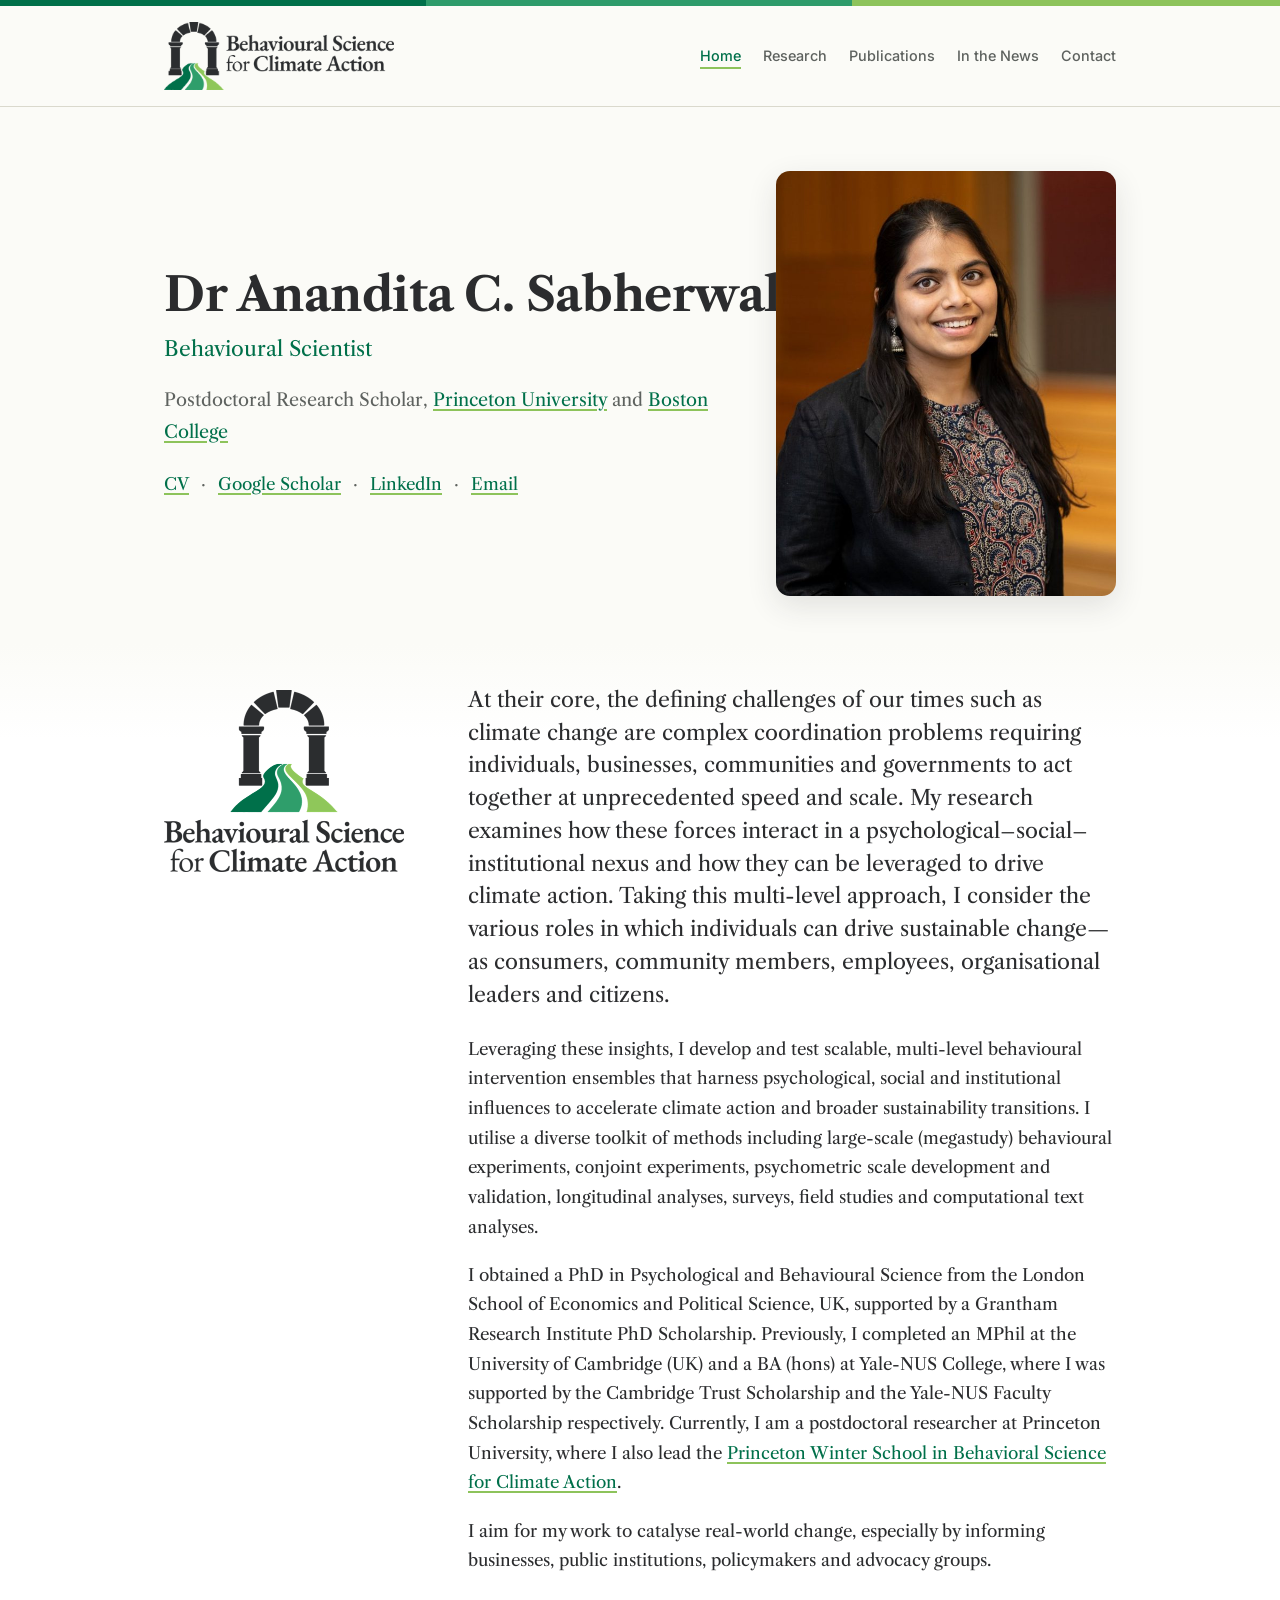
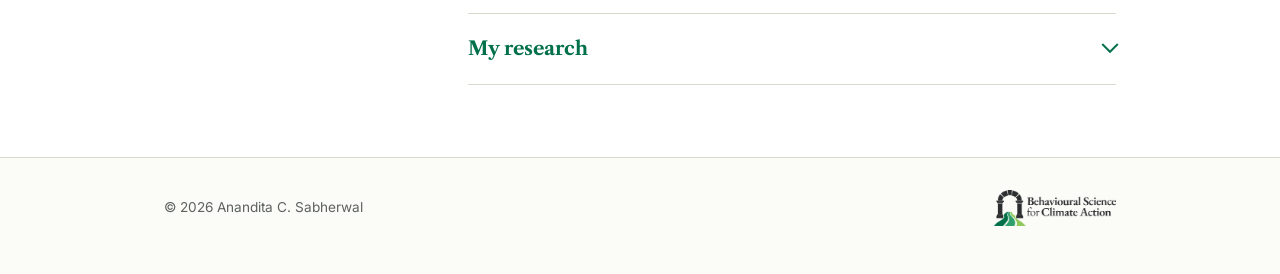
==== index.html @ f9ff33ea "Add files via upload" ====
<!doctype html>
<html lang="en-GB">
<head>
<meta charset="utf-8">
<meta name="viewport" content="width=device-width, initial-scale=1">
<title>Dr Anandita C. Sabherwal | Behavioural Science for Climate Action</title>
<meta name="description" content="Dr Anandita C. Sabherwal is a behavioural scientist at Princeton University and Boston College. Her research in behavioural science and social psychology examines how to drive action on climate change.">
<meta name="keywords" content="Anandita Sabherwal, behavioural science, behavioral science, social psychology, climate change, climate action, environmental psychology, sustainability, collective action, climate policy, megastudies, Princeton University, Boston College">
<link rel="canonical" href="https://anandita-sabherwal.com/">
<link rel="icon" type="image/png" href="favicon.png">
<link rel="apple-touch-icon" href="apple-touch-icon.png">
<meta name="theme-color" content="#FBFBF7">
<meta property="og:type" content="profile">
<meta property="og:title" content="Dr Anandita C. Sabherwal | Behavioural Science for Climate Action">
<meta property="og:description" content="Dr Anandita C. Sabherwal is a behavioural scientist at Princeton University and Boston College. Her research in behavioural science and social psychology examines how to drive action on climate change.">
<meta property="og:url" content="https://anandita-sabherwal.com/">
<meta property="og:image" content="https://anandita-sabherwal.com/photo.jpg">
<meta property="og:locale" content="en_GB">
<link rel="preconnect" href="https://fonts.googleapis.com">
<link rel="preconnect" href="https://fonts.gstatic.com" crossorigin>
<link href="https://fonts.googleapis.com/css2?family=Libre+Caslon+Text:ital,wght@0,400;0,700;1,400&family=Inter:wght@400;500;600&display=swap" rel="stylesheet">
<link rel="stylesheet" href="style.css">
<script type="application/ld+json">
{
  "@context": "https://schema.org",
  "@type": "Person",
  "name": "Anandita C. Sabherwal",
  "alternateName": [
    "Anandita Sabherwal",
    "Ana Sabherwal"
  ],
  "honorificPrefix": "Dr",
  "url": "https://anandita-sabherwal.com/",
  "image": "https://anandita-sabherwal.com/photo.jpg",
  "jobTitle": "Postdoctoral Research Scholar",
  "affiliation": [
    {
      "@type": "CollegeOrUniversity",
      "name": "Princeton University"
    },
    {
      "@type": "CollegeOrUniversity",
      "name": "Boston College"
    }
  ],
  "alumniOf": [
    {
      "@type": "CollegeOrUniversity",
      "name": "London School of Economics and Political Science"
    },
    {
      "@type": "CollegeOrUniversity",
      "name": "University of Cambridge"
    }
  ],
  "knowsAbout": [
    "Behavioural science",
    "Social psychology",
    "Climate change",
    "Climate action",
    "Environmental psychology",
    "Sustainability",
    "Collective action",
    "Climate policy",
    "Behavioural interventions",
    "Megastudies"
  ],
  "sameAs": [
    "https://scholar.google.com/citations?user=oSfUmEAAAAAJ",
    "https://www.linkedin.com/in/anandita-sabherwal",
    "https://cpree.princeton.edu/people/anandita-sabherwal",
    "https://anandita-sabherwal.weebly.com/"
  ]
}
</script>
</head>
<body>

<div class="stripe" aria-hidden="true"></div>
<header class="site">
  <div class="bar">
    <a class="brand" href="index.html"><img src="logo.png" alt="Behavioural Science for Climate Action" width="1000" height="296"></a>
    <nav aria-label="Main">
      <a href="index.html" aria-current="page">Home</a>
      <a href="index.html#research">Research</a>
      <a href="publications.html">Publications</a>
      <a href="in-the-news.html">In the News</a>
      <a href="contact.html">Contact</a>
    </nav>
  </div>
</header>

<main>

  <div class="hero">
    <div>
      <h1>Dr Anandita C. Sabherwal</h1>
      <p class="title-line">Behavioural Scientist</p>
      <p class="role">Postdoctoral Research Scholar, <a href="https://cpree.princeton.edu/people/anandita-sabherwal">Princeton University</a> and <a href="https://www.bc.edu/content/bc-web/schools/morrissey/departments/psychology-neuroscience/labs/sparkman-lab/people.html">Boston College</a></p>
      <p class="quicklinks"><a href="https://drive.google.com/file/d/1-MQa-zO1Q47tE6_Z-SxhCzcOcGEx7T5-/view?usp=sharing">CV</a><a href="https://scholar.google.com/citations?user=oSfUmEAAAAAJ&amp;hl=en">Google Scholar</a><a href="https://www.linkedin.com/in/anandita-sabherwal">LinkedIn</a><a href="mailto:asabherwal@princeton.edu">Email</a></p>
    </div>
    <div class="headshot">
      <img src="photo.jpg" alt="Dr Anandita C. Sabherwal" width="800" height="994">
    </div>
  </div>

</main>

<div class="intro">
  <div class="intro-inner">
    <div class="side-logo"><img src="logo-stacked.png" alt="Behavioural Science for Climate Action" width="700" height="530"></div>
    <div class="prose">
      <p class="lede">At their core, the defining challenges of our times such as climate change are complex coordination problems requiring individuals, businesses, communities and governments to act together at unprecedented speed and scale. My research examines how these forces interact in a psychological–social–institutional nexus and how they can be leveraged to drive climate action. Taking this multi-level approach, I consider the various roles in which individuals can drive sustainable change—as consumers, community members, employees, organisational leaders and citizens.</p>
      <p>Leveraging these insights, I develop and test scalable, multi-level behavioural intervention ensembles that harness psychological, social and institutional influences to accelerate climate action and broader sustainability transitions. I utilise a diverse toolkit of methods including large-scale (megastudy) behavioural experiments, conjoint experiments, psychometric scale development and validation, longitudinal analyses, surveys, field studies and computational text analyses.</p>
      <p>I obtained a PhD in Psychological and Behavioural Science from the London School of Economics and Political Science, UK, supported by a Grantham Research Institute PhD Scholarship. Previously, I completed an MPhil at the University of Cambridge (UK) and a BA (hons) at Yale-NUS College, where I was supported by the Cambridge Trust Scholarship and the Yale-NUS Faculty Scholarship respectively. Currently, I am a postdoctoral researcher at Princeton University, where I also lead the <a href="https://www.princetonclimateschool.com/">Princeton Winter School in Behavioral Science for Climate Action</a>.</p>
      <p>I aim for my work to catalyse real-world change, especially by informing businesses, public institutions, policymakers and advocacy groups.</p>
    <details class="readmore" id="research">
      <summary><span>My research</span></summary>
      <div class="readmore-body">
      <p class="lede">My research asks: How do psychological, social and institutional processes co-influence one another? How can synergies be created between these processes to drive transformative change? And, equally importantly, what happens when these forces are misaligned on an issue? I translate these insights into interventions to drive key behaviours, including sustainable consumption, workplace sustainability, climate advocacy and policy support. I then stress-test these interventions in multi-intervention megastudies.</p>
      <p>I have published this work in leading academic journals including <a href="https://www.pnas.org/doi/10.1073/pnas.2533408123"><i>Proceedings of the National Academy of Sciences</i></a>, Nature's <a href="https://www.nature.com/articles/s43247-026-03743-1"><i>Communications Earth &amp; Environment</i></a>, <a href="https://www.sciencedirect.com/science/article/pii/S2352154624001268"><i>Current Opinion in Behavioral Sciences</i></a> and the <a href="https://www.sciencedirect.com/science/article/pii/S0272494421000931"><i>Journal of Environmental Psychology</i></a>, among others.</p>
      <p>I have also communicated these findings to broader audiences through public-facing writing for outlets such as <a href="https://time.com/article/2026/08/03/how-to-address-america-crisis-of-confidence/">TIME</a>, <a href="https://www.nature.com/articles/d41586-026-02424-5">Nature</a>, SPSP's <a href="https://spsp.org/news/character-and-context-blog/sabherwal-sparkman-when-societys-loudest-voices-disagree-whom-do-people-follow">Character and Context</a> blog, <a href="https://theconversation.com/greta-thunberg-effect-people-familiar-with-young-climate-activist-may-be-more-likely-to-act-154146">The Conversation</a>, <a href="https://grist.org/fix/opinion/angry-about-the-climate-crisis-research-shows-that-could-be-a-good-thing/">Grist</a> and <a href="https://www.downtoearth.org.in/climate-change/climate-proxies-can-effectively-mobilise-public-action-and-tackle-climate-change-65745">Down to Earth</a>. </p>
      <p>My research spans diverse settings, including India, Singapore, the United States, the United Kingdom and the European Union.</p>
      </div>
    </details>
    </div>
  </div>
</div>
<script>
  (function () {
    function openIfHash() {
      if (location.hash === '#research') {
        var d = document.getElementById('research');
        if (d) { d.open = true; d.scrollIntoView({ block: 'start' }); }
      }
    }
    openIfHash(); window.addEventListener('hashchange', openIfHash);
  })();
</script>

<footer>
  <div class="foot">
    <span>© <span id="y">2026</span> Anandita C. Sabherwal</span>
    <img src="logo.png" alt="Behavioural Science for Climate Action" width="1000" height="296">
  </div>
  <script>document.getElementById('y').textContent = new Date().getFullYear();</script>
</footer>

</body>
</html>
---- style.css ----
:root {
  --bg: #FBFBF7;
  --surface: #FFFFFF;
  --tint: #EEF5E8;
  --ink: #2B2C2E;
  --muted: #5E625F;
  --rule: #DAD9CD;
  --forest: #00704A;
  --meadow: #2E9B6B;
  --leaf: #8DC35B;
  --serif: "Libre Caslon Text", Georgia, "Times New Roman", serif;
  --sans: "Inter", system-ui, -apple-system, "Segoe UI", sans-serif;
}
* { box-sizing: border-box; }
html { scroll-behavior: smooth; }
body {
  margin: 0;
  min-height: 100vh;
  display: flex;
  flex-direction: column;
  background: var(--bg);
  color: var(--ink);
  font-family: var(--serif);
  font-size: 1.06rem;
  line-height: 1.75;
  -webkit-font-smoothing: antialiased;
}
a { color: var(--forest); text-decoration-color: var(--leaf); text-decoration-thickness: 2px; text-underline-offset: 3px; }
a:hover { color: var(--meadow); }
a:focus-visible, summary:focus-visible { outline: 2px solid var(--leaf); outline-offset: 3px; }
h1, h2 { text-wrap: balance; }

.stripe { height: 6px; background: linear-gradient(90deg, var(--forest) 0 33.3%, var(--meadow) 33.3% 66.6%, var(--leaf) 66.6% 100%); }

header.site {
  position: sticky; top: 0; z-index: 10;
  background: color-mix(in srgb, var(--bg) 92%, transparent);
  backdrop-filter: saturate(140%) blur(8px);
  border-bottom: 1px solid var(--rule);
}
.bar {
  max-width: 1000px; margin: 0 auto; padding: 16px 24px;
  display: flex; align-items: center; justify-content: space-between; gap: 16px;
  font-family: var(--sans); font-size: 0.9rem;
}
.bar .brand { display: flex; align-items: center; gap: 10px; color: var(--ink); text-decoration: none; font-family: var(--serif); font-weight: 700; font-size: 1.05rem; }
.bar .brand img { height: 68px; width: auto; display: block; }
.bar nav { display: flex; gap: 22px; flex-wrap: wrap; }
.bar nav a { color: var(--muted); text-decoration: none; font-weight: 500; }
.bar nav a:hover { color: var(--forest); }
.bar nav a[aria-current="page"] { color: var(--forest); box-shadow: inset 0 -2px 0 var(--leaf); }

main { max-width: 1000px; margin: 0 auto; padding: 0 24px; width: 100%; }

/* Home: name and photo */
.hero {
  display: grid; grid-template-columns: 1fr 340px; gap: 64px; align-items: center;
  padding: 64px 0 48px;
}
.hero h1 { font-size: clamp(2.1rem, 5vw, 3rem); line-height: 1.12; margin: 0 0 10px; font-weight: 700; letter-spacing: -.01em; }
.title-line { font-size: 1.3rem; color: var(--forest); margin: 0 0 18px; }
.role { font-size: 1.12rem; color: var(--muted); margin: 0 0 22px; }
.quicklinks { margin: 0; font-size: 1.06rem; }
.quicklinks a + a::before {
  content: "·"; display: inline-block; color: var(--muted); margin: 0 12px; text-decoration: none;
}
.headshot { position: relative; }
.headshot img {
  position: relative; display: block; width: 100%; max-width: 100%; height: auto; aspect-ratio: 4 / 5; object-fit: cover;
  border-radius: 14px; box-shadow: 0 10px 30px rgba(43,44,46,.12);
}

/* Home: introduction with logo column */
.intro {
  background: linear-gradient(180deg, var(--bg) 0, var(--surface) 96px);
  padding-block: 40px 72px; width: 100%;
}
.intro-inner {
  max-width: 1000px; margin: 0 auto;
  padding-left: max(24px, env(safe-area-inset-left, 0px)); padding-right: max(24px, env(safe-area-inset-right, 0px));
  display: grid; grid-template-columns: 240px 1fr; gap: 64px; align-items: start;
}
.side-logo { position: sticky; top: 130px; padding-top: 6px; }
.side-logo img { width: 100%; height: auto; display: block; }
.intro .prose { min-width: 0; max-width: 720px; }

.prose { max-width: 690px; }
.prose p { margin: 0 0 1.1em; }
.lede { font-size: 1.32rem; line-height: 1.55; }

.readmore { margin-top: 2.2em; border-top: 1px solid var(--rule); border-bottom: 1px solid var(--rule); scroll-margin-top: 120px; }
.readmore summary {
  list-style: none; cursor: pointer; padding: 18px 0; display: flex; align-items: center; justify-content: space-between;
  font-size: 1.2rem; font-weight: 700; color: var(--forest);
}
.readmore summary::-webkit-details-marker { display: none; }
.readmore summary::after {
  content: ""; width: 10px; height: 10px; border-right: 2px solid var(--forest); border-bottom: 2px solid var(--forest);
  transform: rotate(45deg) translate(-3px, -3px); transition: transform .2s;
}
.readmore[open] summary::after { transform: rotate(-135deg) translate(-2px, -2px); }
.readmore summary:hover span { color: var(--meadow); }
.readmore-body { padding: 4px 0 24px; }
.readmore-body .lede { font-size: 1.12rem; line-height: 1.7; }

/* Inner pages */
.pagehead { padding: 56px 0 8px; }
.pagehead h1 { font-size: clamp(2.1rem, 5vw, 3rem); line-height: 1.12; margin: 0 0 10px; font-weight: 700; letter-spacing: -.01em; }
.pagehead .sub { color: var(--muted); margin: 0; max-width: 690px; }
.pagehead + section { padding-top: 36px; }

section { padding: 60px 0; border-bottom: 1px solid var(--rule); }
section:last-of-type { border-bottom: 0; }
h2 { font-size: 1.45rem; font-weight: 700; margin: 0 0 22px; color: var(--ink); }

/* Publications */
.pubs { list-style: none; margin: 0; padding: 0; }
.pubs li { padding: 18px 0; border-top: 1px solid var(--rule); font-size: 1rem; line-height: 1.65; }
.pubs li:first-child { border-top: 0; padding-top: 0; }
.pubs .me { font-weight: 700; }
.pubs .venue { font-style: italic; }
.pnote { font-family: var(--sans); font-size: .82rem; color: var(--meadow); }
.pubs .actions { margin-top: 6px; font-size: .95rem; }
.pubs .actions a { margin-right: 16px; }
.note { font-family: var(--sans); font-size: .9rem; color: var(--muted); background: var(--tint); border-radius: 8px; padding: 14px 18px; }

/* Public writing */
.pwlist { list-style: none; margin: 0; padding: 0; }
.pwlist li { display: flex; gap: 18px; align-items: flex-start; padding: 16px 0; border-top: 1px solid var(--rule); }
.pwlist li:first-child { border-top: 0; padding-top: 0; }
.outlet {
  flex: 0 0 52px; width: 52px; height: 52px; border-radius: 10px; background: var(--surface);
  border: 1px solid var(--rule); display: grid; place-items: center; overflow: hidden;
}
.outlet img { width: 32px; height: 32px; object-fit: contain; display: block; }
.pw { min-width: 0; display: flex; flex-direction: column; gap: 2px; }
.oname { font-family: var(--sans); font-size: .85rem; font-weight: 600; color: var(--muted); }
.pw a { font-size: 1.05rem; }
.yr { font-family: var(--sans); font-size: .82rem; color: var(--muted); }

/* Contact */
.contactcards { display: grid; grid-template-columns: repeat(auto-fit, minmax(260px, 1fr)); gap: 16px; max-width: 720px; }
.ccard {
  display: block; background: var(--surface); border: 1px solid var(--rule); border-top: 3px solid var(--meadow);
  border-radius: 10px; padding: 26px; text-decoration: none; color: var(--ink);
}
.ccard:hover { border-color: var(--meadow); color: var(--ink); }
.ccard .k { font-family: var(--sans); font-size: .85rem; font-weight: 600; color: var(--muted); display: block; margin-bottom: 6px; }
.ccard .v { font-size: 1.1rem; color: var(--forest); word-break: break-word; }

/* Footer */
footer { margin-top: auto; border-top: 1px solid var(--rule); }
.foot {
  max-width: 1000px; margin: 0 auto; padding: 32px 24px 48px;
  display: flex; justify-content: space-between; align-items: center; gap: 20px; flex-wrap: wrap;
  font-family: var(--sans); font-size: .85rem; color: var(--muted);
}
.foot img { height: 36px; width: auto; display: block; }

@media (max-width: 860px) {
  .hero { grid-template-columns: 1fr 260px; gap: 40px; }
  .intro-inner { grid-template-columns: 1fr; gap: 28px; }
  .side-logo { position: static; max-width: 220px; }
}
@media (max-width: 680px) {
  .bar { flex-direction: column; align-items: flex-start; gap: 10px; padding-bottom: 8px; }
  .bar .brand img { height: 54px; }
  header.site { position: static; }
  .hero h1 { font-size: 2.1rem; }
  .title-line { font-size: 1.15rem; }
  .role { font-size: 1.02rem; }
  .quicklinks a + a::before { margin: 0 8px; }
  .lede { font-size: 1.18rem; }
  .side-logo { max-width: 180px; }
  .pwlist li { gap: 14px; }
  .outlet { flex-basis: 44px; width: 44px; height: 44px; }
  .outlet img { width: 28px; height: 28px; }
  .pubs li { font-size: .97rem; }
  .bar nav { gap: 6px 18px; font-size: .9rem; flex-wrap: wrap; width: 100%; padding-bottom: 4px; }
  .bar nav a { white-space: nowrap; }
  .hero { grid-template-columns: 1fr; gap: 36px; padding: 36px 0 44px; }
  .headshot { order: -1; max-width: 260px; }
  .pagehead { padding-top: 36px; }
  .intro { padding-block: 24px 48px; }
}
@media (prefers-reduced-motion: reduce) {
  html { scroll-behavior: auto; }
  .readmore summary::after { transition: none; }
}

/* Name always on one line: scales with the width of its column */
.hero > div:first-child { container-type: inline-size; min-width: 0; }
.hero h1 { white-space: nowrap; font-size: min(3rem, 8.6cqi); }
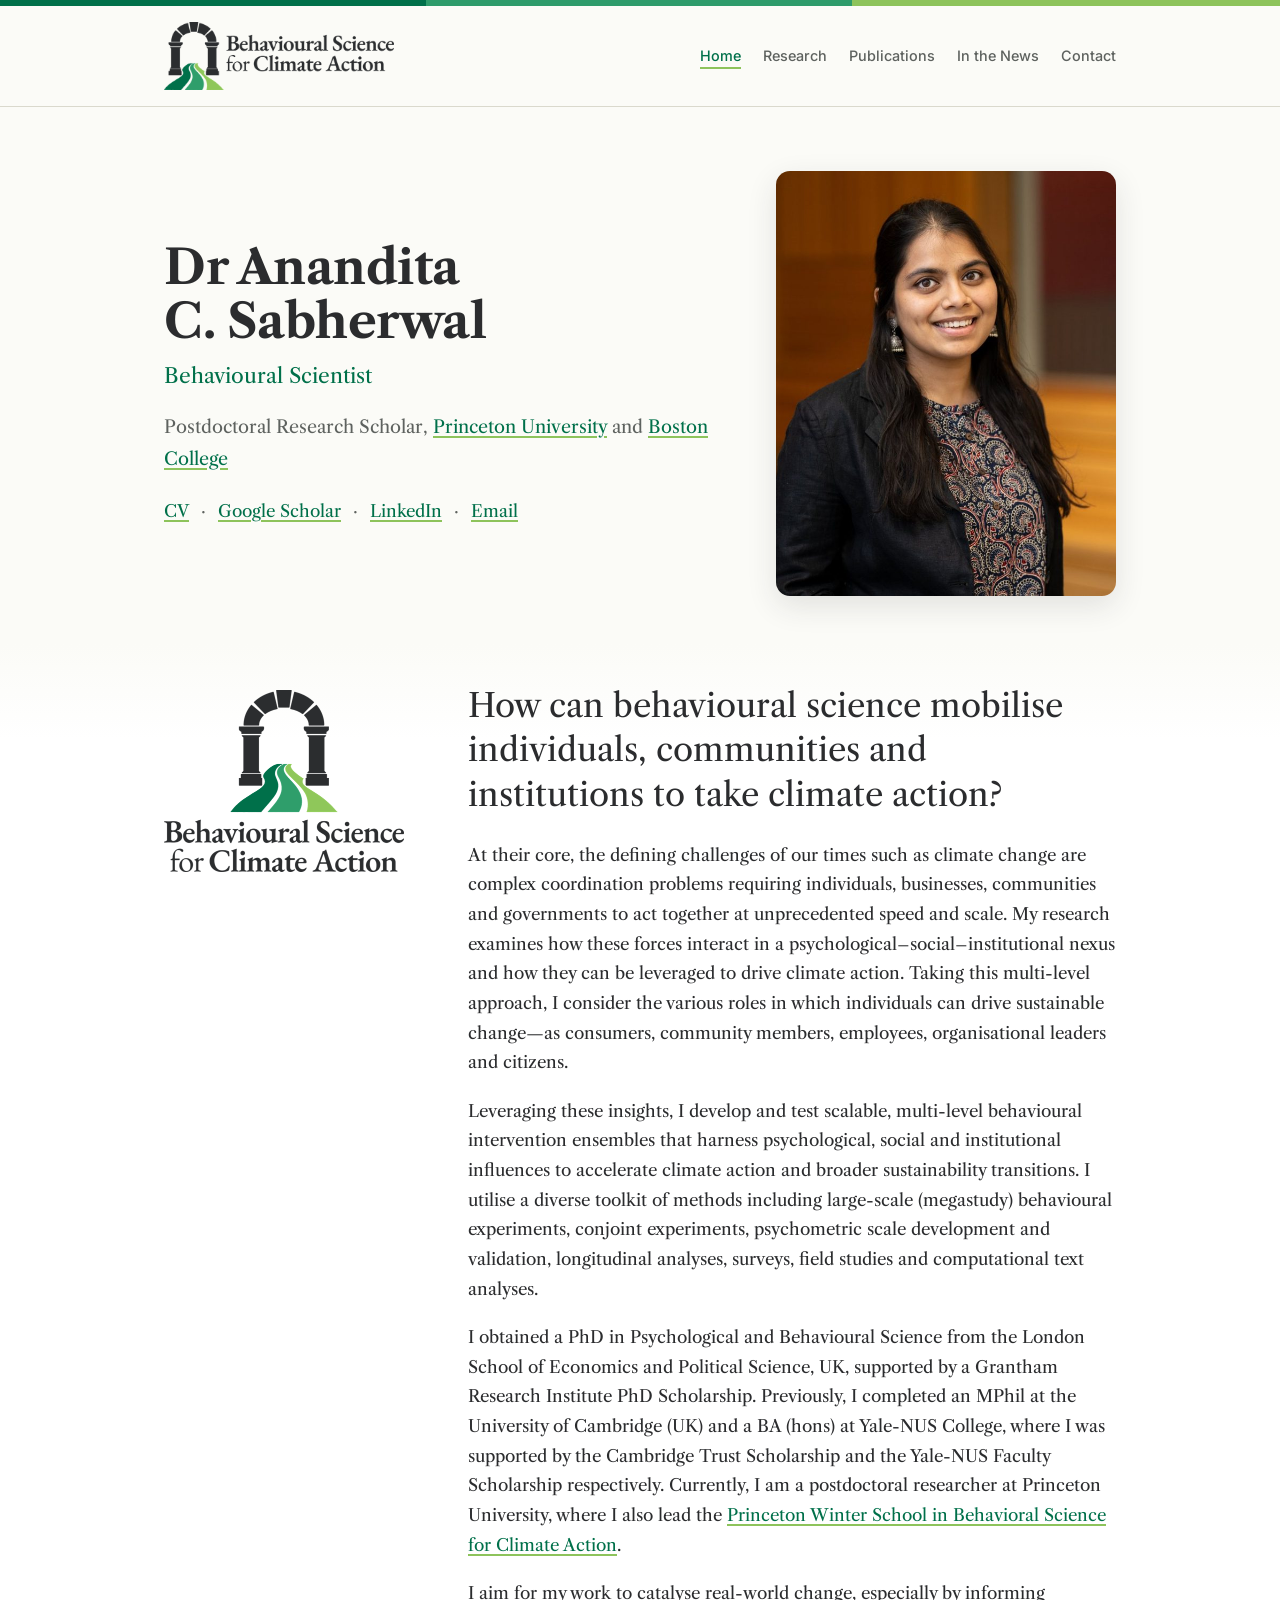
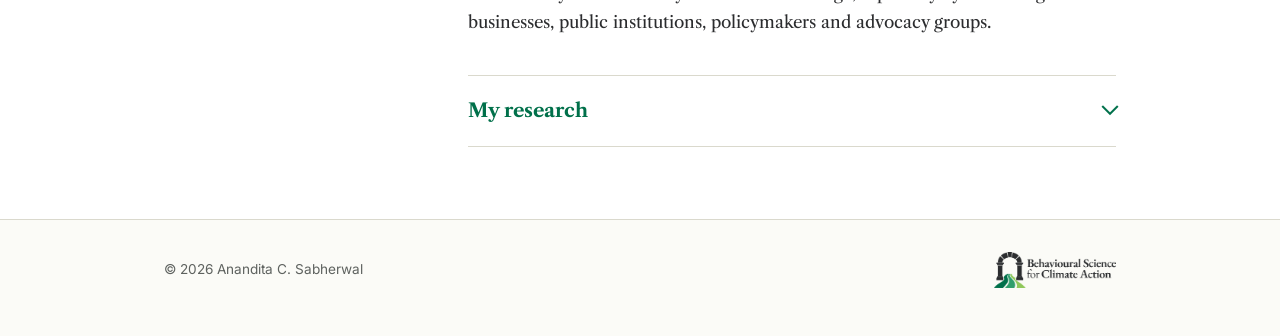
==== commit de5c0b3e: "Add files via upload" ====
--- a/index.html
+++ b/index.html
@@ -73,6 +73,9 @@
   ]
 }
 </script>
+<style>
+.intro-q { font-size: clamp(1.5rem, 3.2vw, 2.05rem); line-height: 1.35; font-weight: 400; color: var(--ink); margin: 0 0 24px; text-wrap: balance; }
+</style>
 </head>
 <body>
 
@@ -110,14 +113,15 @@
   <div class="intro-inner">
     <div class="side-logo"><img src="logo-stacked.png" alt="Behavioural Science for Climate Action" width="700" height="530"></div>
     <div class="prose">
-      <p class="lede">At their core, the defining challenges of our times such as climate change are complex coordination problems requiring individuals, businesses, communities and governments to act together at unprecedented speed and scale. My research examines how these forces interact in a psychological–social–institutional nexus and how they can be leveraged to drive climate action. Taking this multi-level approach, I consider the various roles in which individuals can drive sustainable change—as consumers, community members, employees, organisational leaders and citizens.</p>
+      <h2 class="intro-q">How can behavioural science mobilise individuals, communities and institutions to take climate action?</h2>
+      <p>At their core, the defining challenges of our times such as climate change are complex coordination problems requiring individuals, businesses, communities and governments to act together at unprecedented speed and scale. My research examines how these forces interact in a psychological–social–institutional nexus and how they can be leveraged to drive climate action. Taking this multi-level approach, I consider the various roles in which individuals can drive sustainable change—as consumers, community members, employees, organisational leaders and citizens.</p>
       <p>Leveraging these insights, I develop and test scalable, multi-level behavioural intervention ensembles that harness psychological, social and institutional influences to accelerate climate action and broader sustainability transitions. I utilise a diverse toolkit of methods including large-scale (megastudy) behavioural experiments, conjoint experiments, psychometric scale development and validation, longitudinal analyses, surveys, field studies and computational text analyses.</p>
       <p>I obtained a PhD in Psychological and Behavioural Science from the London School of Economics and Political Science, UK, supported by a Grantham Research Institute PhD Scholarship. Previously, I completed an MPhil at the University of Cambridge (UK) and a BA (hons) at Yale-NUS College, where I was supported by the Cambridge Trust Scholarship and the Yale-NUS Faculty Scholarship respectively. Currently, I am a postdoctoral researcher at Princeton University, where I also lead the <a href="https://www.princetonclimateschool.com/">Princeton Winter School in Behavioral Science for Climate Action</a>.</p>
       <p>I aim for my work to catalyse real-world change, especially by informing businesses, public institutions, policymakers and advocacy groups.</p>
     <details class="readmore" id="research">
       <summary><span>My research</span></summary>
       <div class="readmore-body">
-      <p class="lede">My research asks: How do psychological, social and institutional processes co-influence one another? How can synergies be created between these processes to drive transformative change? And, equally importantly, what happens when these forces are misaligned on an issue? I translate these insights into interventions to drive key behaviours, including sustainable consumption, workplace sustainability, climate advocacy and policy support. I then stress-test these interventions in multi-intervention megastudies.</p>
+      <p>My research asks: How do psychological, social and institutional processes co-influence one another? How can synergies be created between these processes to drive transformative change? And, equally importantly, what happens when these forces are misaligned on an issue? I translate these insights into interventions to drive key behaviours, including sustainable consumption, workplace sustainability, climate advocacy and policy support. I then stress-test these interventions in multi-intervention megastudies.</p>
       <p>I have published this work in leading academic journals including <a href="https://www.pnas.org/doi/10.1073/pnas.2533408123"><i>Proceedings of the National Academy of Sciences</i></a>, Nature's <a href="https://www.nature.com/articles/s43247-026-03743-1"><i>Communications Earth &amp; Environment</i></a>, <a href="https://www.sciencedirect.com/science/article/pii/S2352154624001268"><i>Current Opinion in Behavioral Sciences</i></a> and the <a href="https://www.sciencedirect.com/science/article/pii/S0272494421000931"><i>Journal of Environmental Psychology</i></a>, among others.</p>
       <p>I have also communicated these findings to broader audiences through public-facing writing for outlets such as <a href="https://time.com/article/2026/08/03/how-to-address-america-crisis-of-confidence/">TIME</a>, <a href="https://www.nature.com/articles/d41586-026-02424-5">Nature</a>, SPSP's <a href="https://spsp.org/news/character-and-context-blog/sabherwal-sparkman-when-societys-loudest-voices-disagree-whom-do-people-follow">Character and Context</a> blog, <a href="https://theconversation.com/greta-thunberg-effect-people-familiar-with-young-climate-activist-may-be-more-likely-to-act-154146">The Conversation</a>, <a href="https://grist.org/fix/opinion/angry-about-the-climate-crisis-research-shows-that-could-be-a-good-thing/">Grist</a> and <a href="https://www.downtoearth.org.in/climate-change/climate-proxies-can-effectively-mobilise-public-action-and-tackle-climate-change-65745">Down to Earth</a>. </p>
       <p>My research spans diverse settings, including India, Singapore, the United States, the United Kingdom and the European Union.</p>
--- a/style.css
+++ b/style.css
@@ -187,7 +187,3 @@
   html { scroll-behavior: auto; }
   .readmore summary::after { transition: none; }
 }
-
-/* Name always on one line: scales with the width of its column */
-.hero > div:first-child { container-type: inline-size; min-width: 0; }
-.hero h1 { white-space: nowrap; font-size: min(3rem, 8.6cqi); }
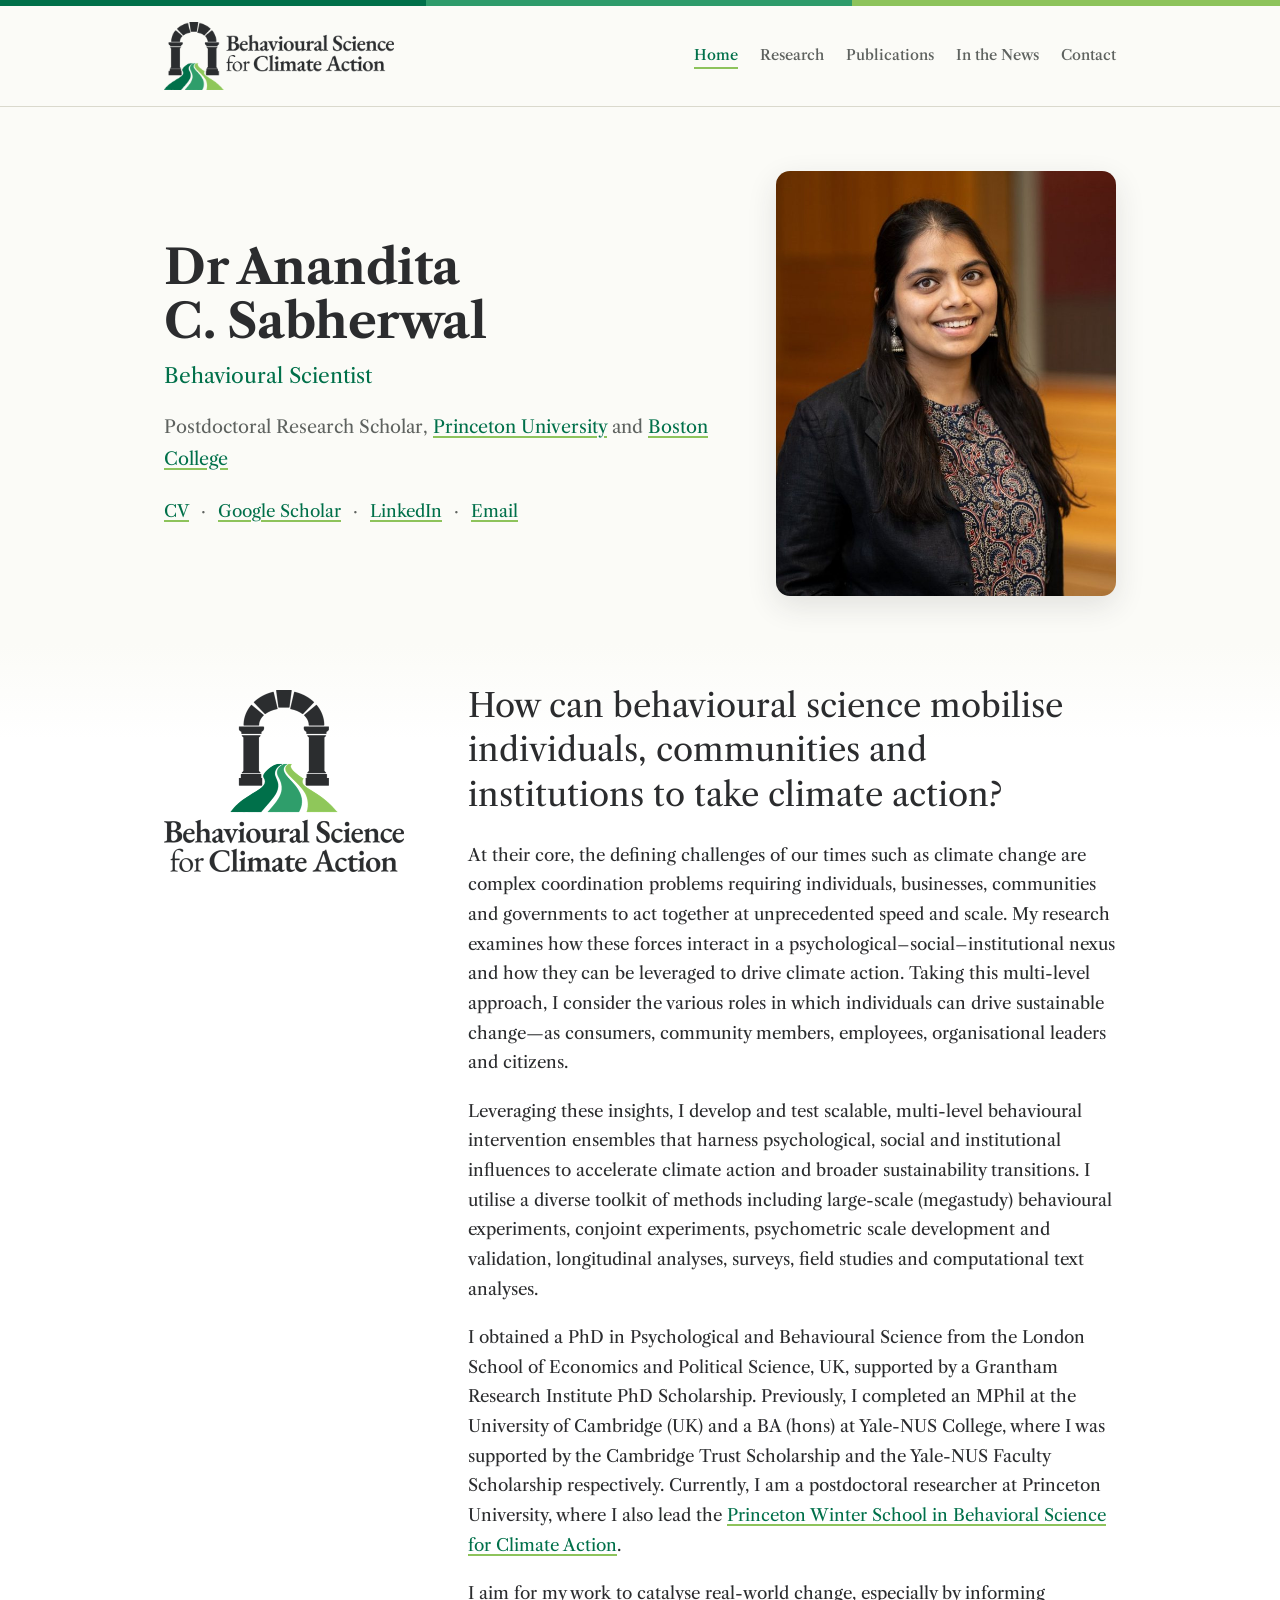
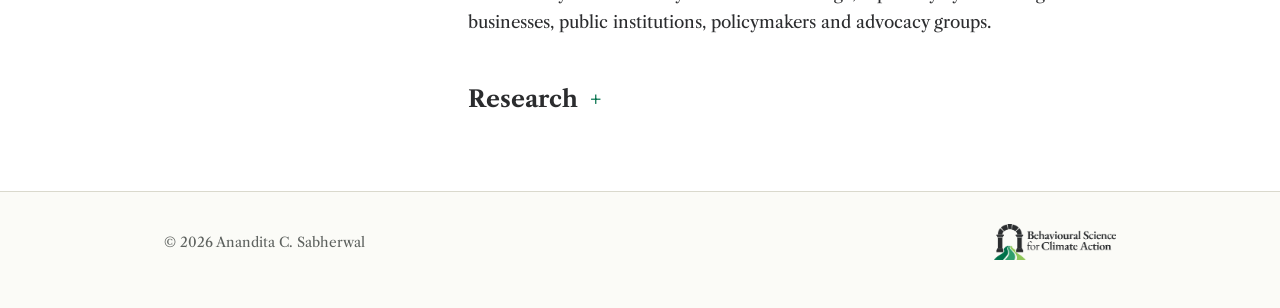
==== commit 8b59da46: "Add files via upload" ====
--- a/index.html
+++ b/index.html
@@ -18,7 +18,7 @@
 <meta property="og:locale" content="en_GB">
 <link rel="preconnect" href="https://fonts.googleapis.com">
 <link rel="preconnect" href="https://fonts.gstatic.com" crossorigin>
-<link href="https://fonts.googleapis.com/css2?family=Libre+Caslon+Text:ital,wght@0,400;0,700;1,400&family=Inter:wght@400;500;600&display=swap" rel="stylesheet">
+<link href="https://fonts.googleapis.com/css2?family=Libre+Caslon+Text:ital,wght@0,400;0,700;1,400&display=swap" rel="stylesheet">
 <link rel="stylesheet" href="style.css">
 <script type="application/ld+json">
 {
@@ -75,6 +75,13 @@
 </script>
 <style>
 .intro-q { font-size: clamp(1.5rem, 3.2vw, 2.05rem); line-height: 1.35; font-weight: 400; color: var(--ink); margin: 0 0 24px; text-wrap: balance; }
+.readmore.rs { border: 0; margin-top: 2.4em; }
+.readmore.rs summary { display: inline-flex; justify-content: flex-start; align-items: baseline; gap: 12px; padding: 0; font-family: var(--serif); font-size: 1.45rem; font-weight: 700; letter-spacing: 0; text-transform: none; color: var(--ink); }
+.readmore.rs summary::after { content: none; }
+.readmore.rs .pm::before { content: "+"; font-weight: 400; color: var(--forest); }
+.readmore.rs[open] .pm::before { content: "\2212"; }
+.readmore.rs summary:hover { color: var(--forest); }
+.readmore.rs .readmore-body { padding-top: 14px; }
 </style>
 </head>
 <body>
@@ -118,13 +125,14 @@
       <p>Leveraging these insights, I develop and test scalable, multi-level behavioural intervention ensembles that harness psychological, social and institutional influences to accelerate climate action and broader sustainability transitions. I utilise a diverse toolkit of methods including large-scale (megastudy) behavioural experiments, conjoint experiments, psychometric scale development and validation, longitudinal analyses, surveys, field studies and computational text analyses.</p>
       <p>I obtained a PhD in Psychological and Behavioural Science from the London School of Economics and Political Science, UK, supported by a Grantham Research Institute PhD Scholarship. Previously, I completed an MPhil at the University of Cambridge (UK) and a BA (hons) at Yale-NUS College, where I was supported by the Cambridge Trust Scholarship and the Yale-NUS Faculty Scholarship respectively. Currently, I am a postdoctoral researcher at Princeton University, where I also lead the <a href="https://www.princetonclimateschool.com/">Princeton Winter School in Behavioral Science for Climate Action</a>.</p>
       <p>I aim for my work to catalyse real-world change, especially by informing businesses, public institutions, policymakers and advocacy groups.</p>
-    <details class="readmore" id="research">
-      <summary><span>My research</span></summary>
+    <details class="readmore rs" id="research">
+      <summary>Research <span class="pm" aria-hidden="true"></span></summary>
       <div class="readmore-body">
-      <p>My research asks: How do psychological, social and institutional processes co-influence one another? How can synergies be created between these processes to drive transformative change? And, equally importantly, what happens when these forces are misaligned on an issue? I translate these insights into interventions to drive key behaviours, including sustainable consumption, workplace sustainability, climate advocacy and policy support. I then stress-test these interventions in multi-intervention megastudies.</p>
+      <p>My overarching aim is to develop a behavioural science for complex societal challenges. I view challenges such as climate change both as targets for intervention and as contexts for uncovering the mechanisms through which individuals, groups and institutions influence one another. I then leverage these insights to design scalable behavioural interventions that mobilise collective action.</p>
+      <p>As such, my research is rooted in, and seeks to advance, theories of social and organisational influence and principles of behavioural intervention design. Specifically, I ask: How do psychological, social and institutional processes co-influence one another? How can synergies be created between these processes to drive transformative change? And, equally importantly, what happens when these forces are misaligned on an issue? I translate these insights into interventions to drive key behaviours, including sustainable consumption, workplace sustainability, climate advocacy and policy support. I then stress-test these interventions in multi-intervention megastudies.</p>
       <p>I have published this work in leading academic journals including <a href="https://www.pnas.org/doi/10.1073/pnas.2533408123"><i>Proceedings of the National Academy of Sciences</i></a>, Nature's <a href="https://www.nature.com/articles/s43247-026-03743-1"><i>Communications Earth &amp; Environment</i></a>, <a href="https://www.sciencedirect.com/science/article/pii/S2352154624001268"><i>Current Opinion in Behavioral Sciences</i></a> and the <a href="https://www.sciencedirect.com/science/article/pii/S0272494421000931"><i>Journal of Environmental Psychology</i></a>, among others.</p>
-      <p>I have also communicated these findings to broader audiences through public-facing writing for outlets such as <a href="https://time.com/article/2026/08/03/how-to-address-america-crisis-of-confidence/">TIME</a>, <a href="https://www.nature.com/articles/d41586-026-02424-5">Nature</a>, SPSP's <a href="https://spsp.org/news/character-and-context-blog/sabherwal-sparkman-when-societys-loudest-voices-disagree-whom-do-people-follow">Character and Context</a> blog, <a href="https://theconversation.com/greta-thunberg-effect-people-familiar-with-young-climate-activist-may-be-more-likely-to-act-154146">The Conversation</a>, <a href="https://grist.org/fix/opinion/angry-about-the-climate-crisis-research-shows-that-could-be-a-good-thing/">Grist</a> and <a href="https://www.downtoearth.org.in/climate-change/climate-proxies-can-effectively-mobilise-public-action-and-tackle-climate-change-65745">Down to Earth</a>. </p>
-      <p>My research spans diverse settings, including India, Singapore, the United States, the United Kingdom and the European Union.</p>
+      <p>I have also communicated these findings to broader audiences through public-facing writing for outlets such as <a href="https://time.com/article/2026/08/03/how-to-address-america-crisis-of-confidence/">TIME</a>, <a href="https://www.nature.com/articles/d41586-026-02424-5">Nature</a>, SPSP's <a href="https://spsp.org/news/character-and-context-blog/sabherwal-sparkman-when-societys-loudest-voices-disagree-whom-do-people-follow">Character and Context</a> blog, <a href="https://theconversation.com/greta-thunberg-effect-people-familiar-with-young-climate-activist-may-be-more-likely-to-act-154146">The Conversation</a>, <a href="https://grist.org/fix/opinion/angry-about-the-climate-crisis-research-shows-that-could-be-a-good-thing/">Grist</a> and <a href="https://www.downtoearth.org.in/climate-change/climate-proxies-can-effectively-mobilise-public-action-and-tackle-climate-change-65745">Down to Earth</a>.</p>
+      <p>My research spans diverse lab and field settings in India, Singapore, the United States, the United Kingdom and the European Union.</p>
       </div>
     </details>
     </div>
--- a/style.css
+++ b/style.css
@@ -9,7 +9,7 @@
   --meadow: #2E9B6B;
   --leaf: #8DC35B;
   --serif: "Libre Caslon Text", Georgia, "Times New Roman", serif;
-  --sans: "Inter", system-ui, -apple-system, "Segoe UI", sans-serif;
+  --sans: "Libre Caslon Text", Georgia, "Times New Roman", serif;
 }
 * { box-sizing: border-box; }
 html { scroll-behavior: smooth; }
@@ -134,7 +134,7 @@
 }
 .outlet img { width: 32px; height: 32px; object-fit: contain; display: block; }
 .pw { min-width: 0; display: flex; flex-direction: column; gap: 2px; }
-.oname { font-family: var(--sans); font-size: .85rem; font-weight: 600; color: var(--muted); }
+.oname { font-family: var(--serif); font-size: .98rem; font-style: italic; font-weight: 400; color: var(--muted); }
 .pw a { font-size: 1.05rem; }
 .yr { font-family: var(--sans); font-size: .82rem; color: var(--muted); }
 
@@ -187,3 +187,4 @@
   html { scroll-behavior: auto; }
   .readmore summary::after { transition: none; }
 }
+
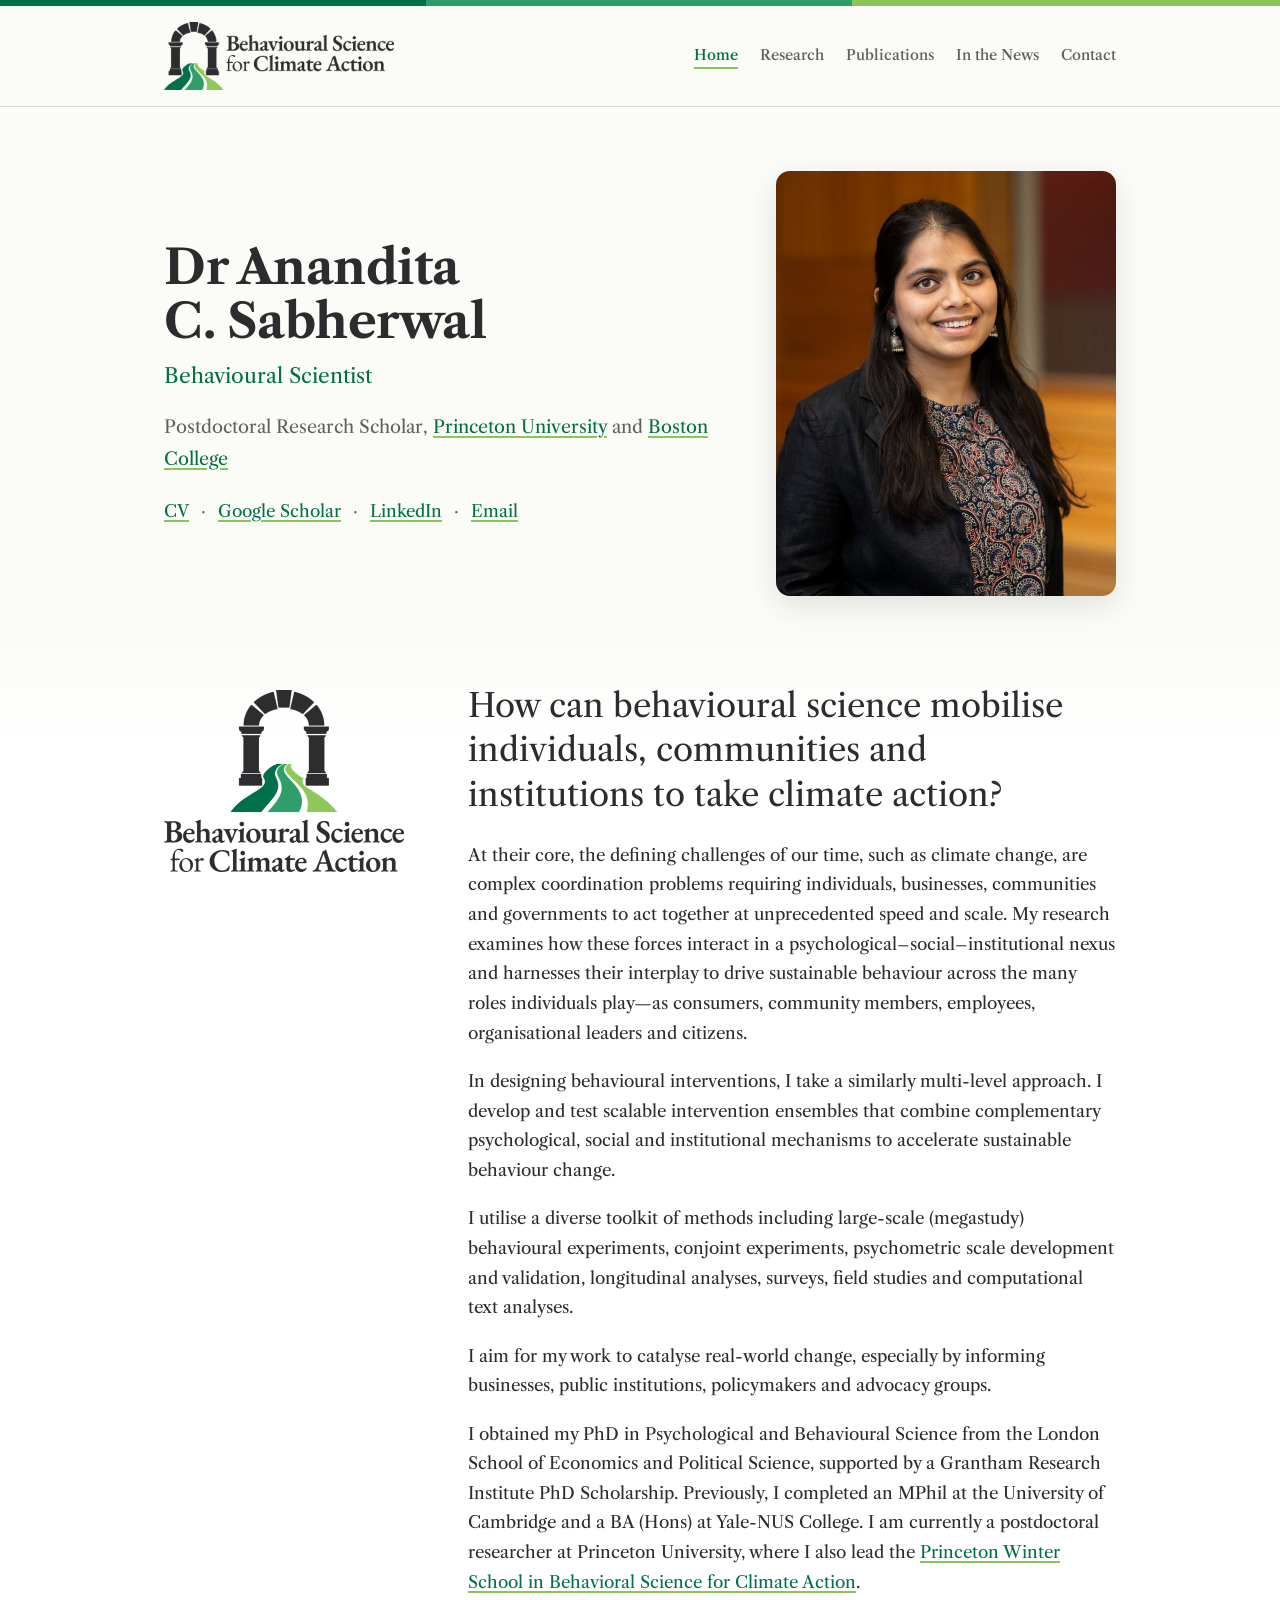
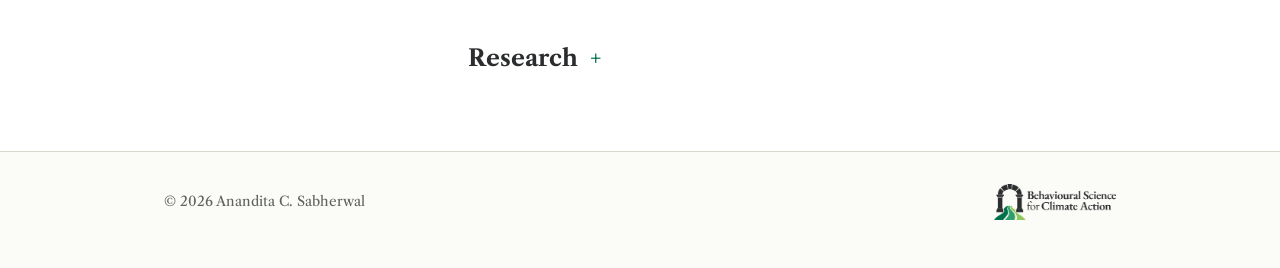
==== commit 4431b025: "Add files via upload" ====
--- a/index.html
+++ b/index.html
@@ -121,15 +121,17 @@
     <div class="side-logo"><img src="logo-stacked.png" alt="Behavioural Science for Climate Action" width="700" height="530"></div>
     <div class="prose">
       <h2 class="intro-q">How can behavioural science mobilise individuals, communities and institutions to take climate action?</h2>
-      <p>At their core, the defining challenges of our times such as climate change are complex coordination problems requiring individuals, businesses, communities and governments to act together at unprecedented speed and scale. My research examines how these forces interact in a psychological–social–institutional nexus and how they can be leveraged to drive climate action. Taking this multi-level approach, I consider the various roles in which individuals can drive sustainable change—as consumers, community members, employees, organisational leaders and citizens.</p>
-      <p>Leveraging these insights, I develop and test scalable, multi-level behavioural intervention ensembles that harness psychological, social and institutional influences to accelerate climate action and broader sustainability transitions. I utilise a diverse toolkit of methods including large-scale (megastudy) behavioural experiments, conjoint experiments, psychometric scale development and validation, longitudinal analyses, surveys, field studies and computational text analyses.</p>
-      <p>I obtained a PhD in Psychological and Behavioural Science from the London School of Economics and Political Science, UK, supported by a Grantham Research Institute PhD Scholarship. Previously, I completed an MPhil at the University of Cambridge (UK) and a BA (hons) at Yale-NUS College, where I was supported by the Cambridge Trust Scholarship and the Yale-NUS Faculty Scholarship respectively. Currently, I am a postdoctoral researcher at Princeton University, where I also lead the <a href="https://www.princetonclimateschool.com/">Princeton Winter School in Behavioral Science for Climate Action</a>.</p>
+      <p>At their core, the defining challenges of our time, such as climate change, are complex coordination problems requiring individuals, businesses, communities and governments to act together at unprecedented speed and scale. My research examines how these forces interact in a psychological–social–institutional nexus and harnesses their interplay to drive sustainable behaviour across the many roles individuals play—as consumers, community members, employees, organisational leaders and citizens.</p>
+      <p>In designing behavioural interventions, I take a similarly multi-level approach. I develop and test scalable intervention ensembles that combine complementary psychological, social and institutional mechanisms to accelerate sustainable behaviour change.</p>
+      <p>I utilise a diverse toolkit of methods including large-scale (megastudy) behavioural experiments, conjoint experiments, psychometric scale development and validation, longitudinal analyses, surveys, field studies and computational text analyses.</p>
       <p>I aim for my work to catalyse real-world change, especially by informing businesses, public institutions, policymakers and advocacy groups.</p>
+      <p>I obtained my PhD in Psychological and Behavioural Science from the London School of Economics and Political Science, supported by a Grantham Research Institute PhD Scholarship. Previously, I completed an MPhil at the University of Cambridge and a BA (Hons) at Yale-NUS College. I am currently a postdoctoral researcher at Princeton University, where I also lead the <a href="https://www.princetonclimateschool.com/">Princeton Winter School in Behavioral Science for Climate Action</a>.</p>
     <details class="readmore rs" id="research">
       <summary>Research <span class="pm" aria-hidden="true"></span></summary>
       <div class="readmore-body">
-      <p>My overarching aim is to develop a behavioural science for complex societal challenges. I view challenges such as climate change both as targets for intervention and as contexts for uncovering the mechanisms through which individuals, groups and institutions influence one another. I then leverage these insights to design scalable behavioural interventions that mobilise collective action.</p>
-      <p>As such, my research is rooted in, and seeks to advance, theories of social and organisational influence and principles of behavioural intervention design. Specifically, I ask: How do psychological, social and institutional processes co-influence one another? How can synergies be created between these processes to drive transformative change? And, equally importantly, what happens when these forces are misaligned on an issue? I translate these insights into interventions to drive key behaviours, including sustainable consumption, workplace sustainability, climate advocacy and policy support. I then stress-test these interventions in multi-intervention megastudies.</p>
+      <p>My overarching aim is to develop a behavioural science for complex societal challenges. I view challenges such as climate change both as targets for intervention and as contexts for uncovering the mechanisms through which individuals, groups and institutions influence one another. This work is rooted in, and seeks to advance, theories of social and organisational influence and principles of behavioural intervention design.</p>
+      <p>Specifically, I ask: How do <strong>psychological processes</strong> such as motivation and emotions, <strong>social processes</strong> such as social norms and social identity, and <strong>institutional processes</strong> such as organisational culture and governmental efficacy co-influence one another? How can synergies be created between these processes to drive transformative change? And, equally importantly, what happens when these forces are misaligned on an issue?</p>
+      <p>I translate these insights into interventions to drive key behaviours, including sustainable consumption, workplace sustainability, climate advocacy and policy support. I then stress-test these interventions in multi-intervention megastudies.</p>
       <p>I have published this work in leading academic journals including <a href="https://www.pnas.org/doi/10.1073/pnas.2533408123"><i>Proceedings of the National Academy of Sciences</i></a>, Nature's <a href="https://www.nature.com/articles/s43247-026-03743-1"><i>Communications Earth &amp; Environment</i></a>, <a href="https://www.sciencedirect.com/science/article/pii/S2352154624001268"><i>Current Opinion in Behavioral Sciences</i></a> and the <a href="https://www.sciencedirect.com/science/article/pii/S0272494421000931"><i>Journal of Environmental Psychology</i></a>, among others.</p>
       <p>I have also communicated these findings to broader audiences through public-facing writing for outlets such as <a href="https://time.com/article/2026/08/03/how-to-address-america-crisis-of-confidence/">TIME</a>, <a href="https://www.nature.com/articles/d41586-026-02424-5">Nature</a>, SPSP's <a href="https://spsp.org/news/character-and-context-blog/sabherwal-sparkman-when-societys-loudest-voices-disagree-whom-do-people-follow">Character and Context</a> blog, <a href="https://theconversation.com/greta-thunberg-effect-people-familiar-with-young-climate-activist-may-be-more-likely-to-act-154146">The Conversation</a>, <a href="https://grist.org/fix/opinion/angry-about-the-climate-crisis-research-shows-that-could-be-a-good-thing/">Grist</a> and <a href="https://www.downtoearth.org.in/climate-change/climate-proxies-can-effectively-mobilise-public-action-and-tackle-climate-change-65745">Down to Earth</a>.</p>
       <p>My research spans diverse lab and field settings in India, Singapore, the United States, the United Kingdom and the European Union.</p>
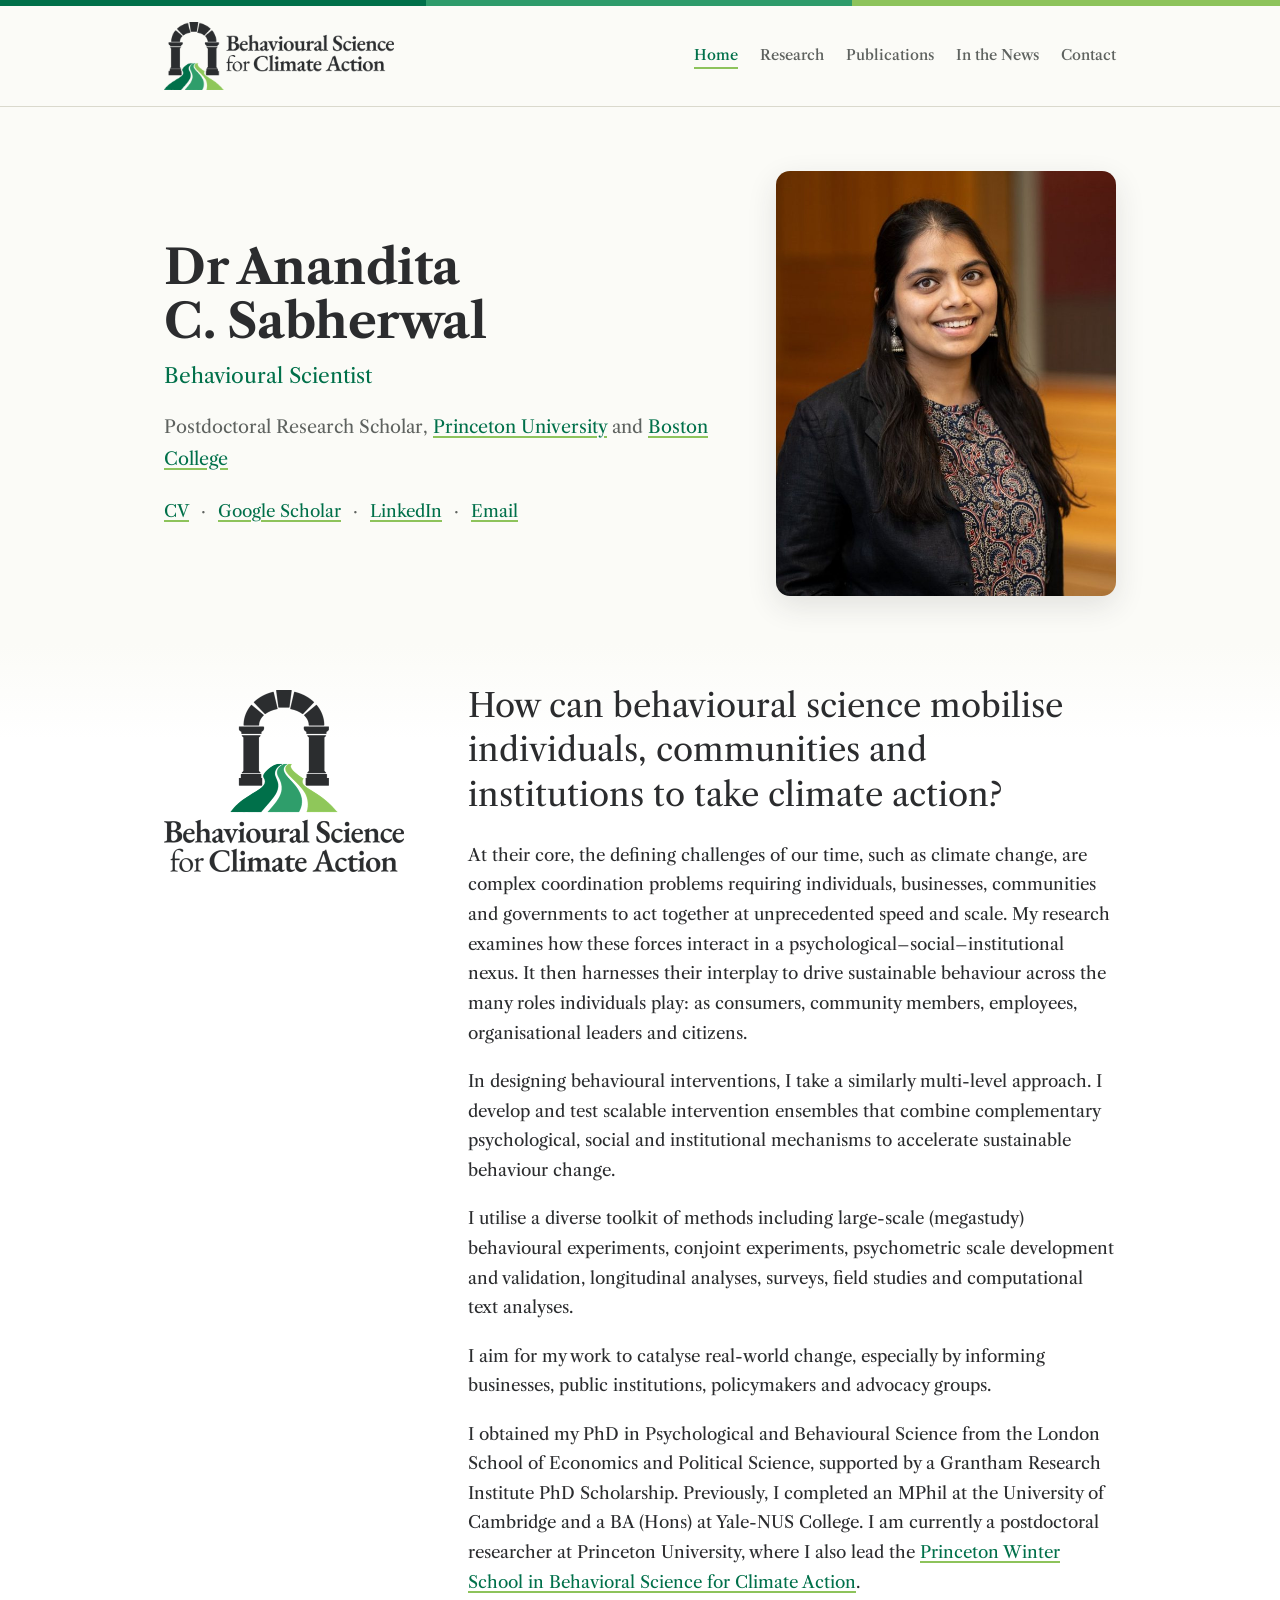
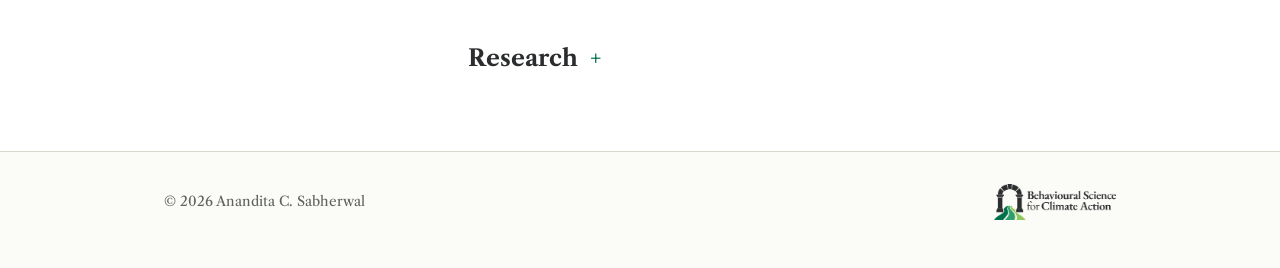
==== commit 5e5c9a77: "Add files via upload" ====
--- a/index.html
+++ b/index.html
@@ -121,7 +121,7 @@
     <div class="side-logo"><img src="logo-stacked.png" alt="Behavioural Science for Climate Action" width="700" height="530"></div>
     <div class="prose">
       <h2 class="intro-q">How can behavioural science mobilise individuals, communities and institutions to take climate action?</h2>
-      <p>At their core, the defining challenges of our time, such as climate change, are complex coordination problems requiring individuals, businesses, communities and governments to act together at unprecedented speed and scale. My research examines how these forces interact in a psychological–social–institutional nexus and harnesses their interplay to drive sustainable behaviour across the many roles individuals play—as consumers, community members, employees, organisational leaders and citizens.</p>
+      <p>At their core, the defining challenges of our time, such as climate change, are complex coordination problems requiring individuals, businesses, communities and governments to act together at unprecedented speed and scale. My research examines how these forces interact in a psychological–social–institutional nexus. It then harnesses their interplay to drive sustainable behaviour across the many roles individuals play: as consumers, community members, employees, organisational leaders and citizens.</p>
       <p>In designing behavioural interventions, I take a similarly multi-level approach. I develop and test scalable intervention ensembles that combine complementary psychological, social and institutional mechanisms to accelerate sustainable behaviour change.</p>
       <p>I utilise a diverse toolkit of methods including large-scale (megastudy) behavioural experiments, conjoint experiments, psychometric scale development and validation, longitudinal analyses, surveys, field studies and computational text analyses.</p>
       <p>I aim for my work to catalyse real-world change, especially by informing businesses, public institutions, policymakers and advocacy groups.</p>
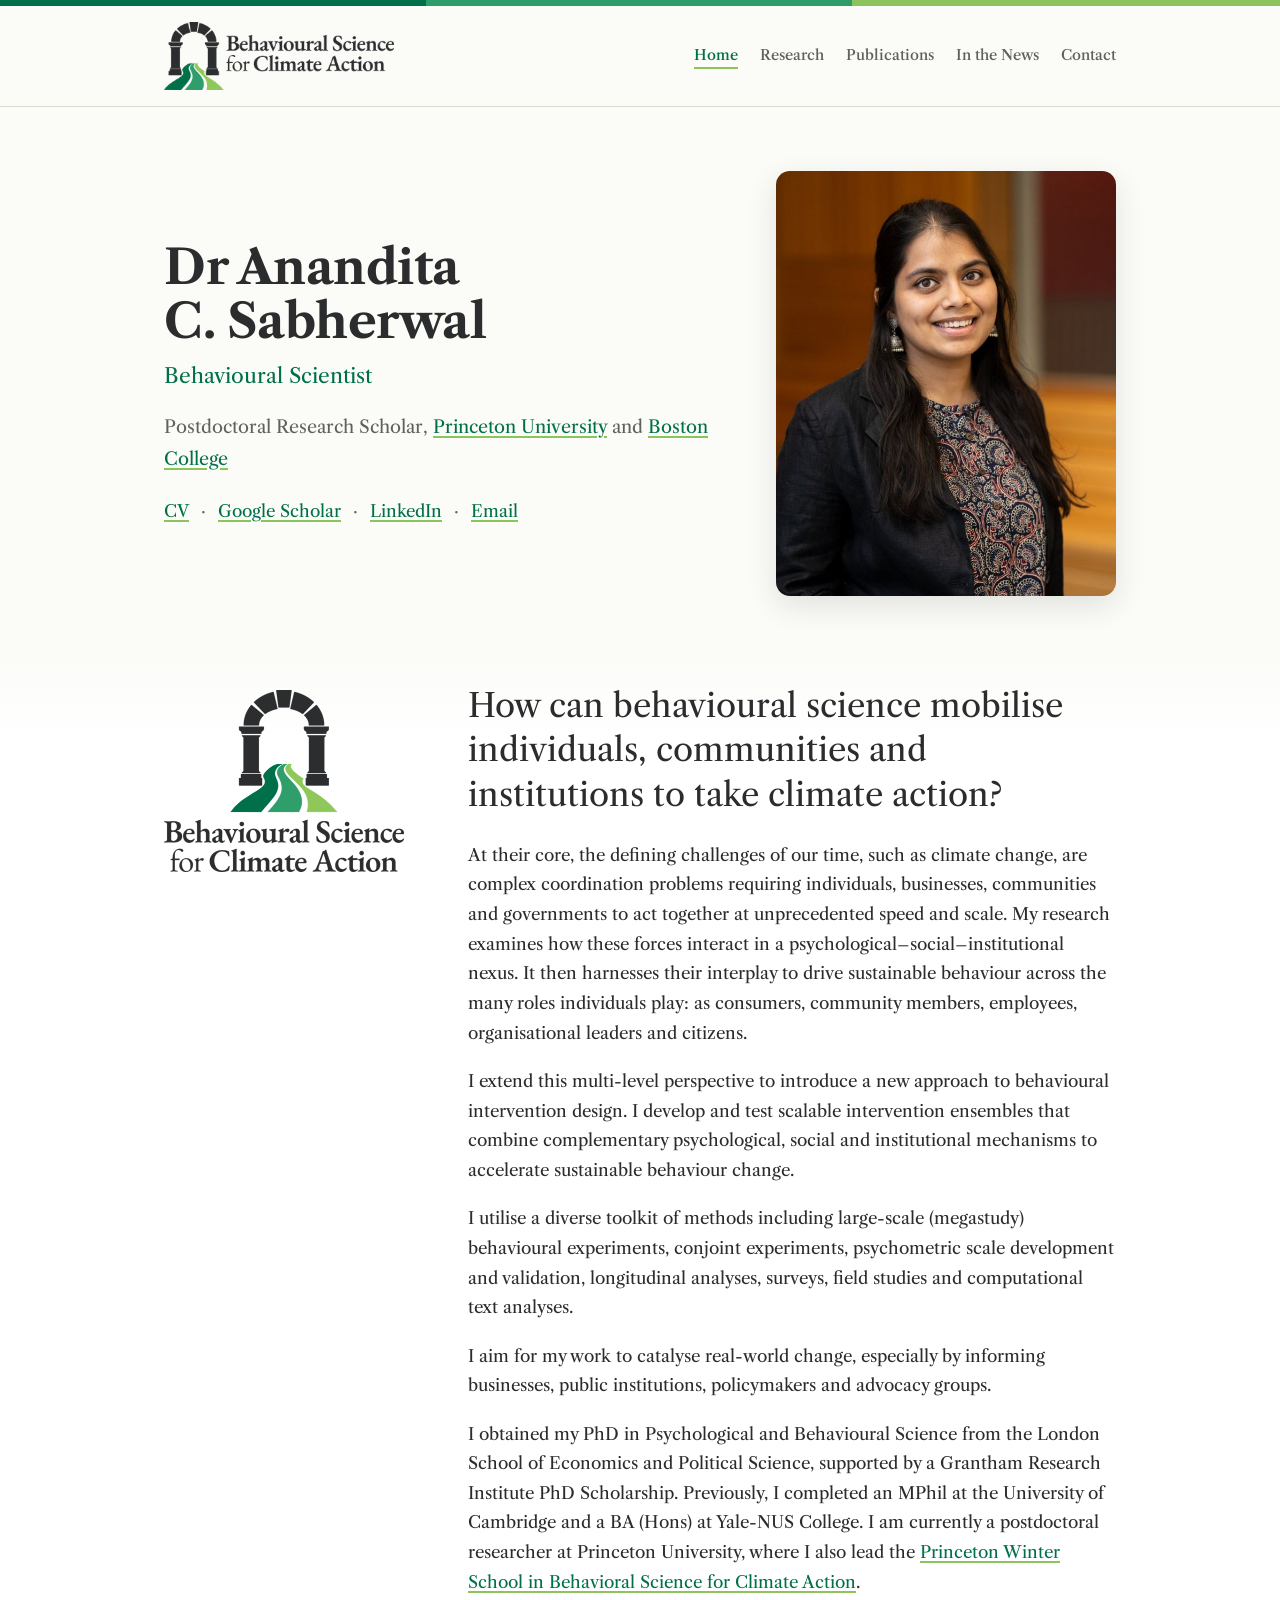
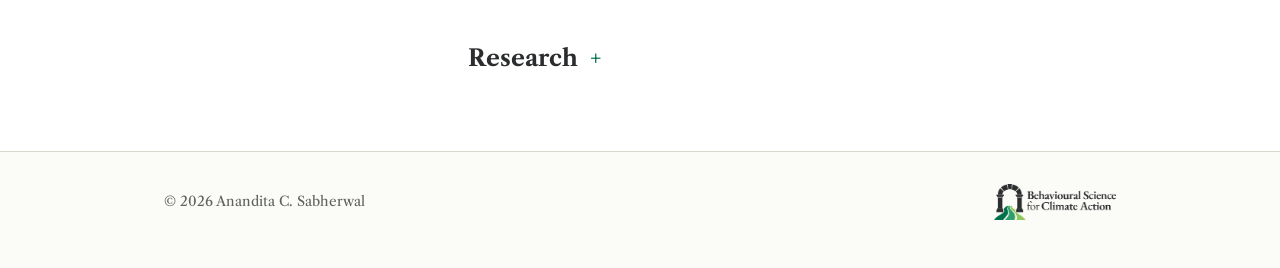
==== commit 3260a3e2: "Update index.html" ====
--- a/index.html
+++ b/index.html
@@ -122,7 +122,7 @@
     <div class="prose">
       <h2 class="intro-q">How can behavioural science mobilise individuals, communities and institutions to take climate action?</h2>
       <p>At their core, the defining challenges of our time, such as climate change, are complex coordination problems requiring individuals, businesses, communities and governments to act together at unprecedented speed and scale. My research examines how these forces interact in a psychological–social–institutional nexus. It then harnesses their interplay to drive sustainable behaviour across the many roles individuals play: as consumers, community members, employees, organisational leaders and citizens.</p>
-      <p>In designing behavioural interventions, I take a similarly multi-level approach. I develop and test scalable intervention ensembles that combine complementary psychological, social and institutional mechanisms to accelerate sustainable behaviour change.</p>
+      <p>I extend this multi-level perspective to introduce a new approach to behavioural intervention design. I develop and test scalable intervention ensembles that combine complementary psychological, social and institutional mechanisms to accelerate sustainable behaviour change.</p>
       <p>I utilise a diverse toolkit of methods including large-scale (megastudy) behavioural experiments, conjoint experiments, psychometric scale development and validation, longitudinal analyses, surveys, field studies and computational text analyses.</p>
       <p>I aim for my work to catalyse real-world change, especially by informing businesses, public institutions, policymakers and advocacy groups.</p>
       <p>I obtained my PhD in Psychological and Behavioural Science from the London School of Economics and Political Science, supported by a Grantham Research Institute PhD Scholarship. Previously, I completed an MPhil at the University of Cambridge and a BA (Hons) at Yale-NUS College. I am currently a postdoctoral researcher at Princeton University, where I also lead the <a href="https://www.princetonclimateschool.com/">Princeton Winter School in Behavioral Science for Climate Action</a>.</p>
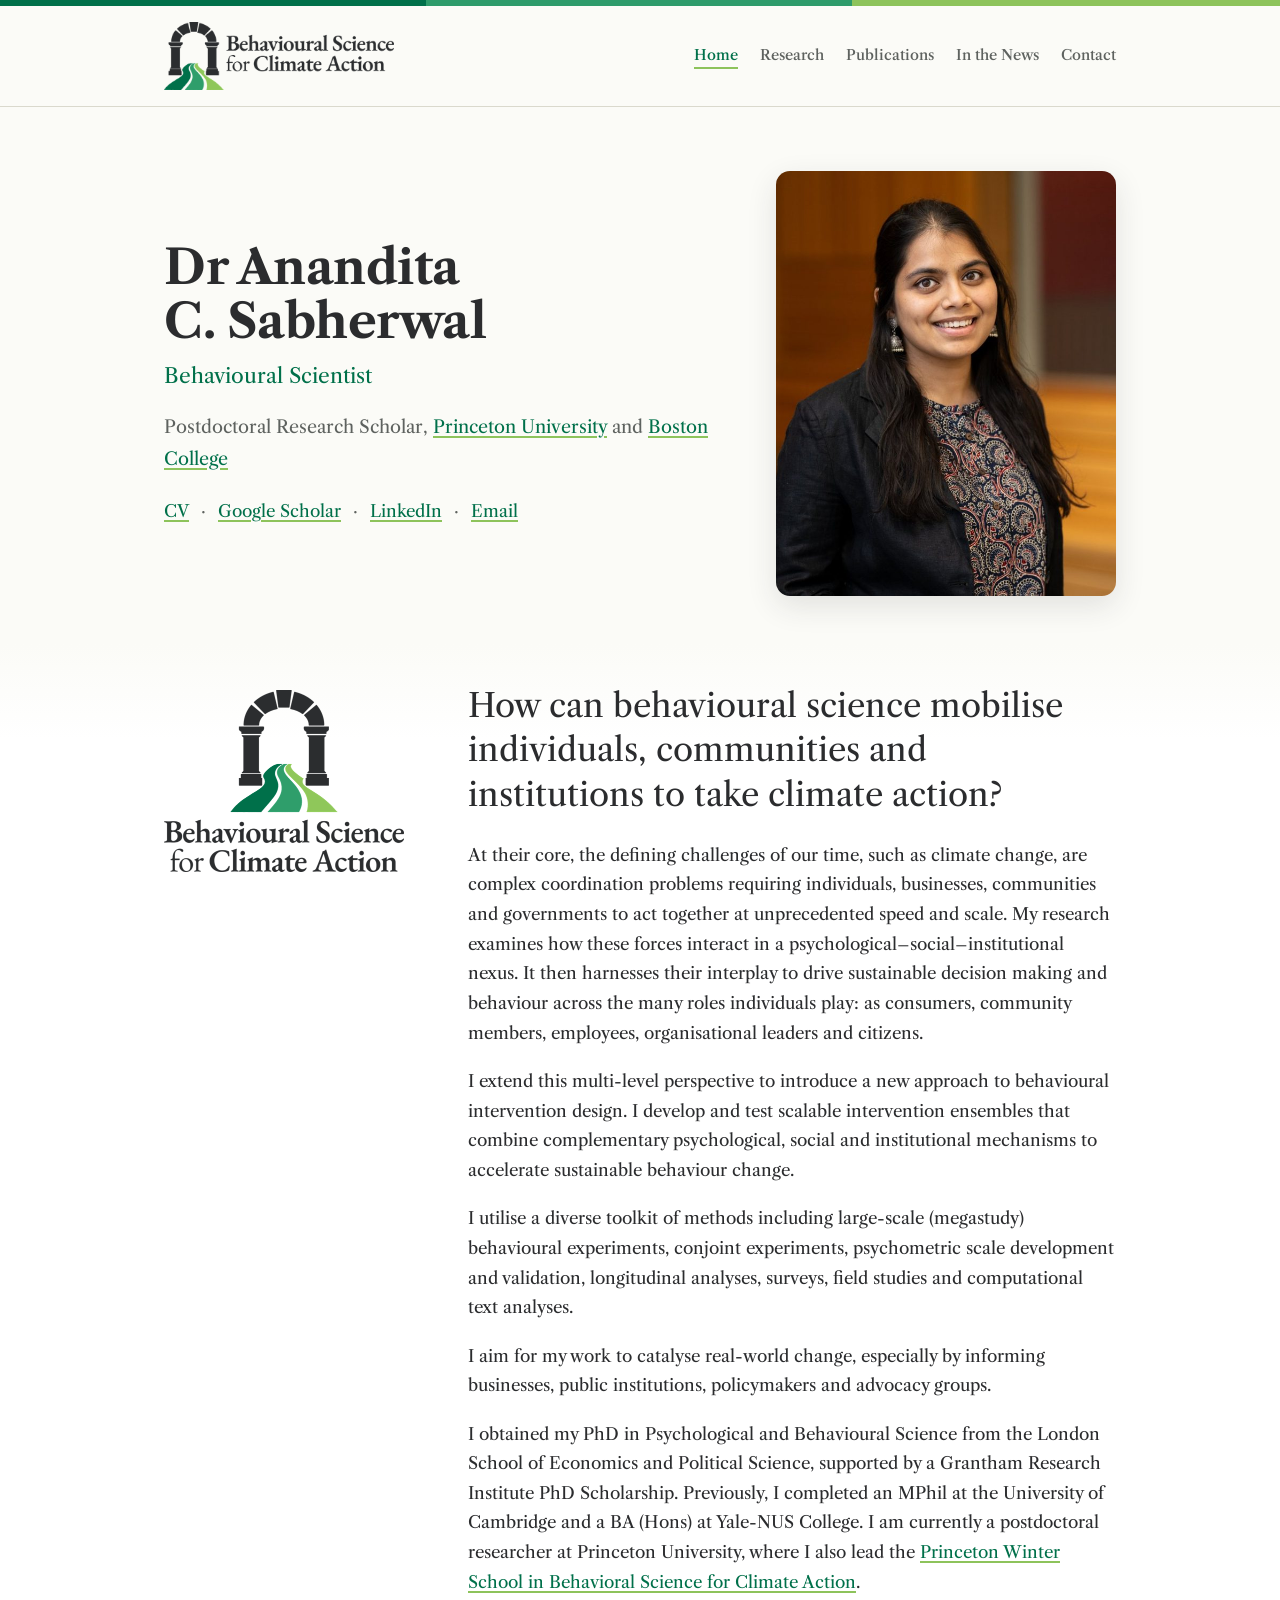
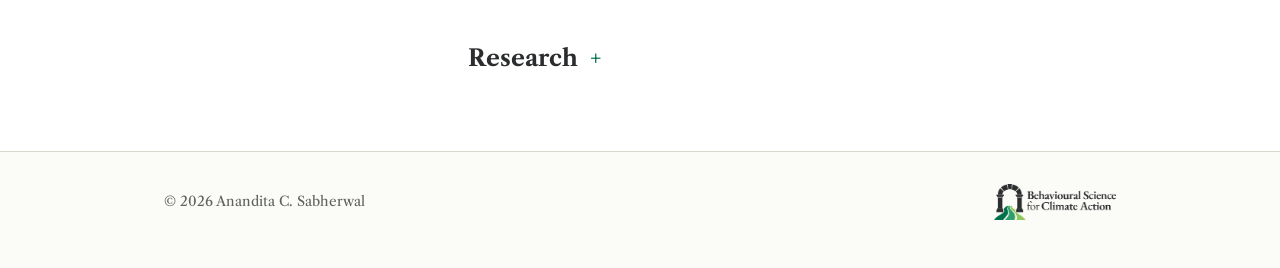
==== commit bba3c7f9: "Update index.html" ====
--- a/index.html
+++ b/index.html
@@ -121,7 +121,7 @@
     <div class="side-logo"><img src="logo-stacked.png" alt="Behavioural Science for Climate Action" width="700" height="530"></div>
     <div class="prose">
       <h2 class="intro-q">How can behavioural science mobilise individuals, communities and institutions to take climate action?</h2>
-      <p>At their core, the defining challenges of our time, such as climate change, are complex coordination problems requiring individuals, businesses, communities and governments to act together at unprecedented speed and scale. My research examines how these forces interact in a psychological–social–institutional nexus. It then harnesses their interplay to drive sustainable behaviour across the many roles individuals play: as consumers, community members, employees, organisational leaders and citizens.</p>
+      <p>At their core, the defining challenges of our time, such as climate change, are complex coordination problems requiring individuals, businesses, communities and governments to act together at unprecedented speed and scale. My research examines how these forces interact in a psychological–social–institutional nexus. It then harnesses their interplay to drive sustainable decision making and behaviour across the many roles individuals play: as consumers, community members, employees, organisational leaders and citizens.</p>
       <p>I extend this multi-level perspective to introduce a new approach to behavioural intervention design. I develop and test scalable intervention ensembles that combine complementary psychological, social and institutional mechanisms to accelerate sustainable behaviour change.</p>
       <p>I utilise a diverse toolkit of methods including large-scale (megastudy) behavioural experiments, conjoint experiments, psychometric scale development and validation, longitudinal analyses, surveys, field studies and computational text analyses.</p>
       <p>I aim for my work to catalyse real-world change, especially by informing businesses, public institutions, policymakers and advocacy groups.</p>
@@ -129,7 +129,7 @@
     <details class="readmore rs" id="research">
       <summary>Research <span class="pm" aria-hidden="true"></span></summary>
       <div class="readmore-body">
-      <p>My overarching aim is to develop a behavioural science for complex societal challenges. I view challenges such as climate change both as targets for intervention and as contexts for uncovering the mechanisms through which individuals, groups and institutions influence one another. This work is rooted in, and seeks to advance, theories of social and organisational influence and principles of behavioural intervention design.</p>
+      <p>My overarching aim is to develop a behavioural science for complex societal challenges. I view challenges such as climate change both as targets for intervention and as contexts for uncovering the mechanisms through which individuals, groups and institutions influence eachother's decisions and actions This work is rooted in, and seeks to advance, theories of judgment and decision making, social and organisational influence and behavioural intervention design.</p>
       <p>Specifically, I ask: How do <strong>psychological processes</strong> such as motivation and emotions, <strong>social processes</strong> such as social norms and social identity, and <strong>institutional processes</strong> such as organisational culture and governmental efficacy co-influence one another? How can synergies be created between these processes to drive transformative change? And, equally importantly, what happens when these forces are misaligned on an issue?</p>
       <p>I translate these insights into interventions to drive key behaviours, including sustainable consumption, workplace sustainability, climate advocacy and policy support. I then stress-test these interventions in multi-intervention megastudies.</p>
       <p>I have published this work in leading academic journals including <a href="https://www.pnas.org/doi/10.1073/pnas.2533408123"><i>Proceedings of the National Academy of Sciences</i></a>, Nature's <a href="https://www.nature.com/articles/s43247-026-03743-1"><i>Communications Earth &amp; Environment</i></a>, <a href="https://www.sciencedirect.com/science/article/pii/S2352154624001268"><i>Current Opinion in Behavioral Sciences</i></a> and the <a href="https://www.sciencedirect.com/science/article/pii/S0272494421000931"><i>Journal of Environmental Psychology</i></a>, among others.</p>
